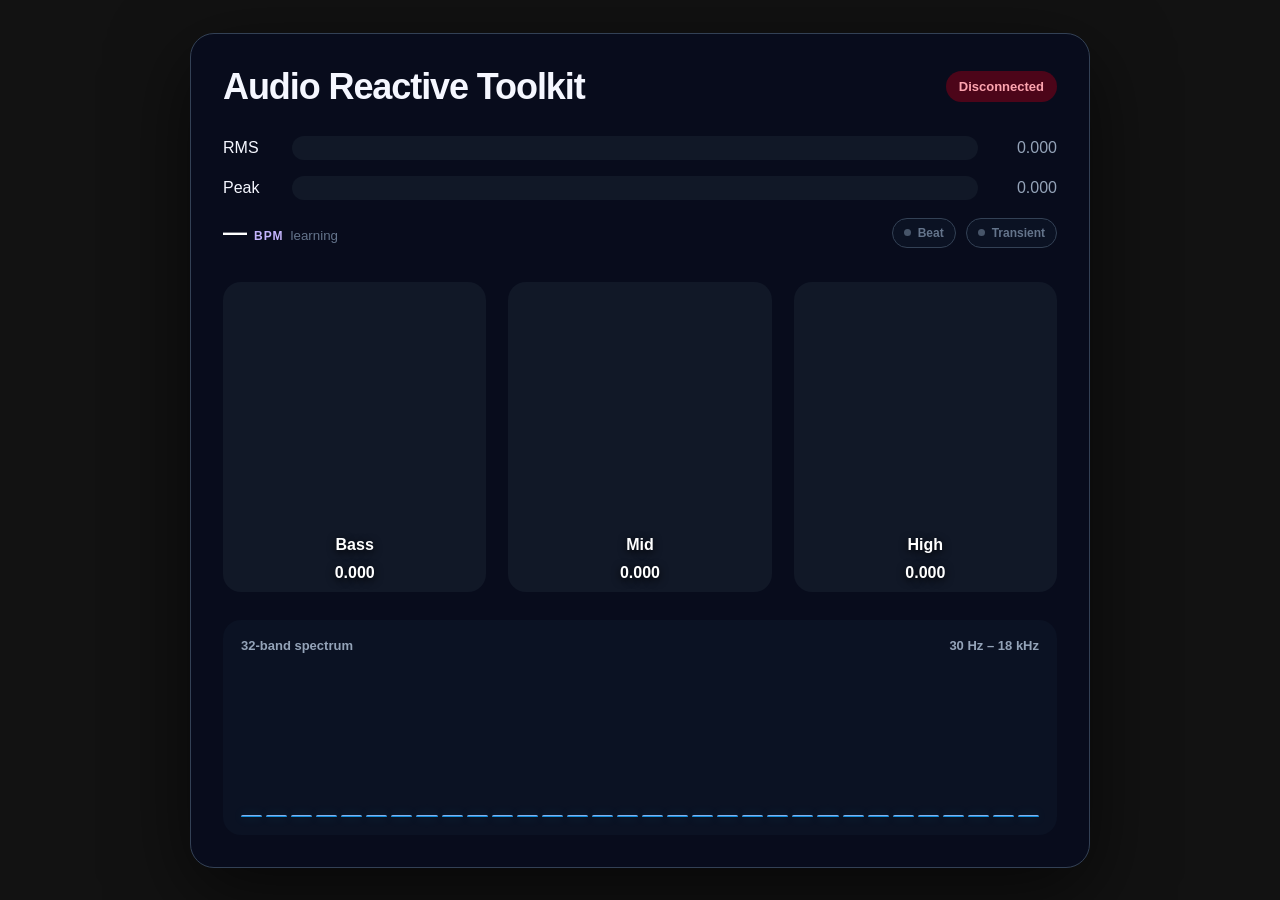
==== data/browser/index.html @ 6604b717 "Add browser-based audio visualizers" ====
<!-- SPDX-FileCopyrightText: 2026 Funkrusha -->
<!-- SPDX-License-Identifier: GPL-3.0-or-later -->
<!doctype html>
<html lang="en">
<head>
  <meta charset="utf-8">
  <meta name="viewport" content="width=device-width, initial-scale=1">
  <title>Audio Reactive Toolkit</title>
  <link rel="stylesheet" href="styles.css">
</head>
<body>
  <main>
    <header>
      <h1>Audio Reactive Toolkit</h1>
      <span id="status" class="status disconnected">Connecting…</span>
    </header>

    <section class="meters">
      <div class="meter-card">
        <span>RMS</span>
        <div class="track"><div id="rms" class="fill rms"></div></div>
        <output id="rms-value">0.000</output>
      </div>
      <div class="meter-card">
        <span>Peak</span>
        <div class="track"><div id="peak" class="fill peak"></div></div>
        <output id="peak-value">0.000</output>
      </div>
    </section>

    <section class="events" aria-label="Detected audio events">
      <div class="tempo"><strong id="bpm-value">—</strong><span>BPM</span><small id="tempo-confidence">learning</small></div>
      <div id="beat-indicator" class="event-indicator beat-event"><span></span>Beat</div>
      <div id="transient-indicator" class="event-indicator transient-event"><span></span>Transient</div>
    </section>

    <section class="bands">
      <div class="band bass"><div id="bass" class="band-fill"></div><span>Bass</span><output id="bass-value">0.000</output></div>
      <div class="band mid"><div id="mid" class="band-fill"></div><span>Mid</span><output id="mid-value">0.000</output></div>
      <div class="band high"><div id="high" class="band-fill"></div><span>High</span><output id="high-value">0.000</output></div>
    </section>

    <section class="spectrum-card">
      <div class="spectrum-heading"><span>32-band spectrum</span><span>30 Hz – 18 kHz</span></div>
      <div id="spectrum" class="spectrum" aria-label="32-band frequency spectrum"></div>
    </section>
  </main>
  <script src="spectrum-scale.js"></script>
  <script src="app.js"></script>
</body>
</html>
---- data/browser/styles.css ----
/* SPDX-FileCopyrightText: 2026 Funkrusha */
/* SPDX-License-Identifier: GPL-3.0-or-later */

:root { color-scheme: dark; font-family: Inter, "Segoe UI", sans-serif; }
* { box-sizing: border-box; }
html, body { background: transparent; }
body { margin: 0; min-height: 100vh; display: grid; place-items: center; color: #f5f7ff; }
main { width: min(900px, 92vw); padding: 32px; border: 1px solid #334155; border-radius: 24px; background: rgba(7, 12, 30, .88); box-shadow: 0 24px 80px #0009; transition: transform 90ms ease-out, box-shadow 120ms ease-out, border-color 120ms ease-out; }
body.beat main { transform: scale(1.012); border-color: #ec4899; box-shadow: 0 20px 90px #ec489944, 0 0 45px #7c3aed55; }
body.transient main { border-color: #22d3ee; box-shadow: 0 20px 90px #22d3ee33, 0 0 32px #38bdf844; }
header { display: flex; justify-content: space-between; align-items: center; gap: 20px; margin-bottom: 28px; }
h1 { margin: 0; font-size: clamp(22px, 4vw, 36px); letter-spacing: -.03em; }
.status { padding: 8px 13px; border-radius: 999px; font-size: 13px; font-weight: 700; }
.connected { background: #064e3b; color: #6ee7b7; }
.disconnected { background: #4c0519; color: #fda4af; }
.meters { display: grid; gap: 16px; }
.meter-card { display: grid; grid-template-columns: 55px 1fr 65px; align-items: center; gap: 14px; }
.track { height: 24px; overflow: hidden; border-radius: 999px; background: #111827; }
.fill { width: 0; height: 100%; border-radius: inherit; transition: width 80ms linear; }
.rms { background: linear-gradient(90deg, #22d3ee, #3b82f6); }
.peak { background: linear-gradient(90deg, #f59e0b, #ef4444); }
output { color: #94a3b8; font-variant-numeric: tabular-nums; text-align: right; }
.events { display: flex; justify-content: flex-end; gap: 10px; margin-top: 18px; }
.tempo { margin-right: auto; display: flex; align-items: baseline; gap: 7px; color: #c4b5fd; font-variant-numeric: tabular-nums; }
.tempo strong { font-size: 24px; color: white; }
.tempo span { font-size: 12px; font-weight: 800; letter-spacing: .08em; }
.tempo small { color: #64748b; }
.event-indicator { display: flex; align-items: center; gap: 7px; padding: 7px 11px; border: 1px solid #334155; border-radius: 999px; color: #64748b; background: #0b1223; font-size: 12px; font-weight: 700; transition: color 80ms, border-color 80ms, background 80ms, transform 80ms; }
.event-indicator span { width: 7px; height: 7px; border-radius: 50%; background: #475569; box-shadow: 0 0 0 transparent; }
.event-indicator.active { color: white; transform: scale(1.06); }
.beat-event.active { border-color: #ec4899; background: #831843; }
.beat-event.active span { background: #f9a8d4; box-shadow: 0 0 12px #ec4899; }
.transient-event.active { border-color: #22d3ee; background: #164e63; }
.transient-event.active span { background: #a5f3fc; box-shadow: 0 0 12px #22d3ee; }
.bands { height: 310px; display: grid; grid-template-columns: repeat(3, 1fr); align-items: end; gap: 22px; margin-top: 34px; }
.band { height: 100%; position: relative; overflow: hidden; display: flex; align-items: center; flex-direction: column; justify-content: flex-end; border-radius: 18px; background: #111827; }
.band-fill { position: absolute; inset: auto 0 0; height: 0; opacity: .82; transition: height 80ms linear; }
.band span, .band output { z-index: 1; padding: 0 12px 10px; color: white; font-weight: 700; text-shadow: 0 2px 8px #000; }
.bass .band-fill { background: linear-gradient(#ec4899, #7c3aed); }
.mid .band-fill { background: linear-gradient(#22d3ee, #2563eb); }
.high .band-fill { background: linear-gradient(#fde047, #f97316); }
.spectrum-card { margin-top: 28px; padding: 18px; border-radius: 18px; background: #0b1223; }
.spectrum-heading { display: flex; justify-content: space-between; margin-bottom: 14px; color: #94a3b8; font-size: 13px; font-weight: 700; }
.spectrum { height: 150px; display: grid; grid-template-columns: repeat(32, 1fr); align-items: end; gap: 4px; }
.spectrum-bar { min-height: 2px; height: 2px; border-radius: 4px 4px 1px 1px; background: linear-gradient(#f0abfc, #06b6d4 55%, #2563eb); box-shadow: 0 0 12px #22d3ee33; }
@media (max-width: 620px) { main { padding: 20px; } header { align-items: flex-start; flex-direction: column; } .bands { height: 230px; gap: 10px; } }
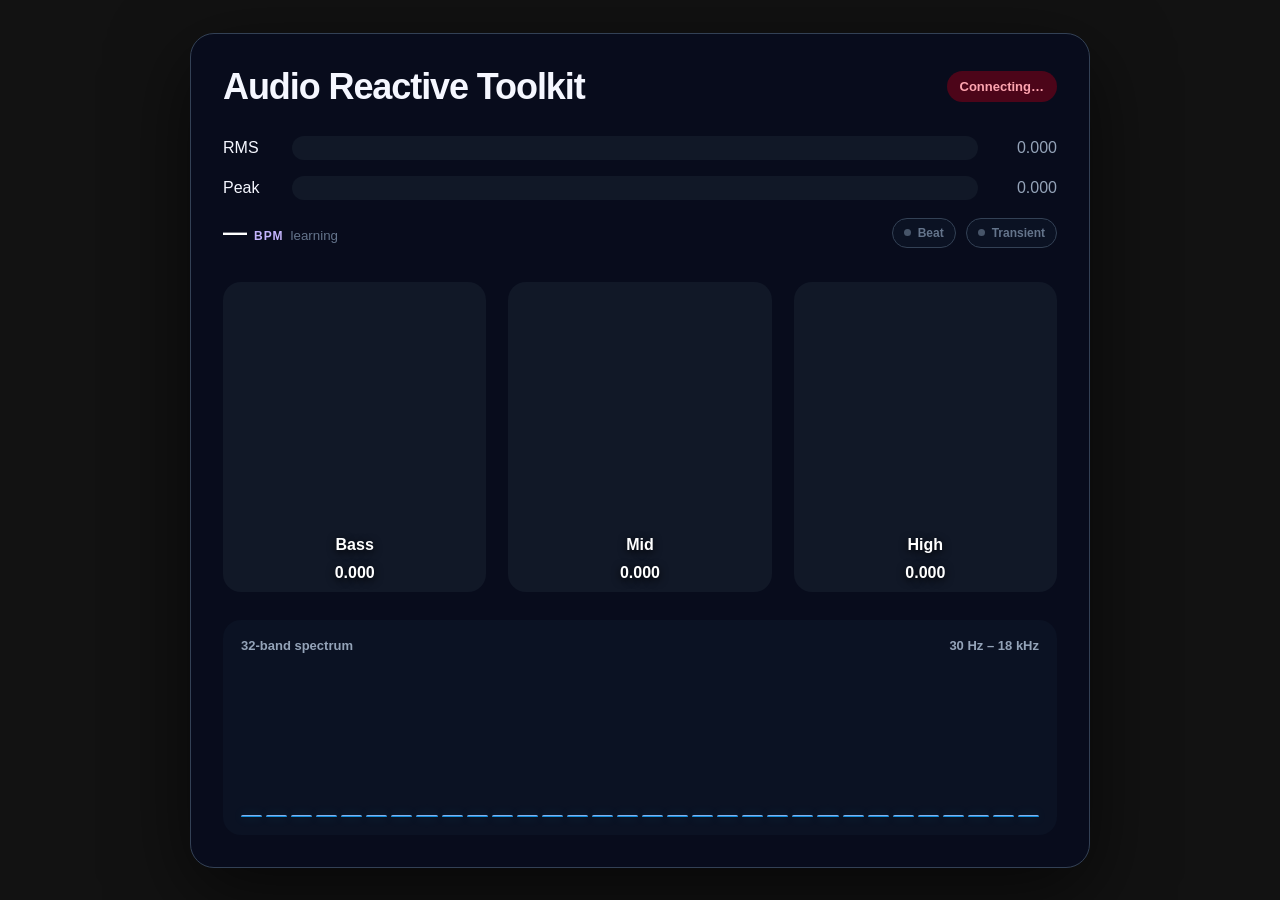
==== commit 68da26dd: "Add transport-independent ART JavaScript client" ====
--- a/data/browser/index.html
+++ b/data/browser/index.html
@@ -46,6 +46,7 @@
     </section>
   </main>
   <script src="spectrum-scale.js"></script>
+  <script src="art-client.js"></script>
   <script src="app.js"></script>
 </body>
 </html>
